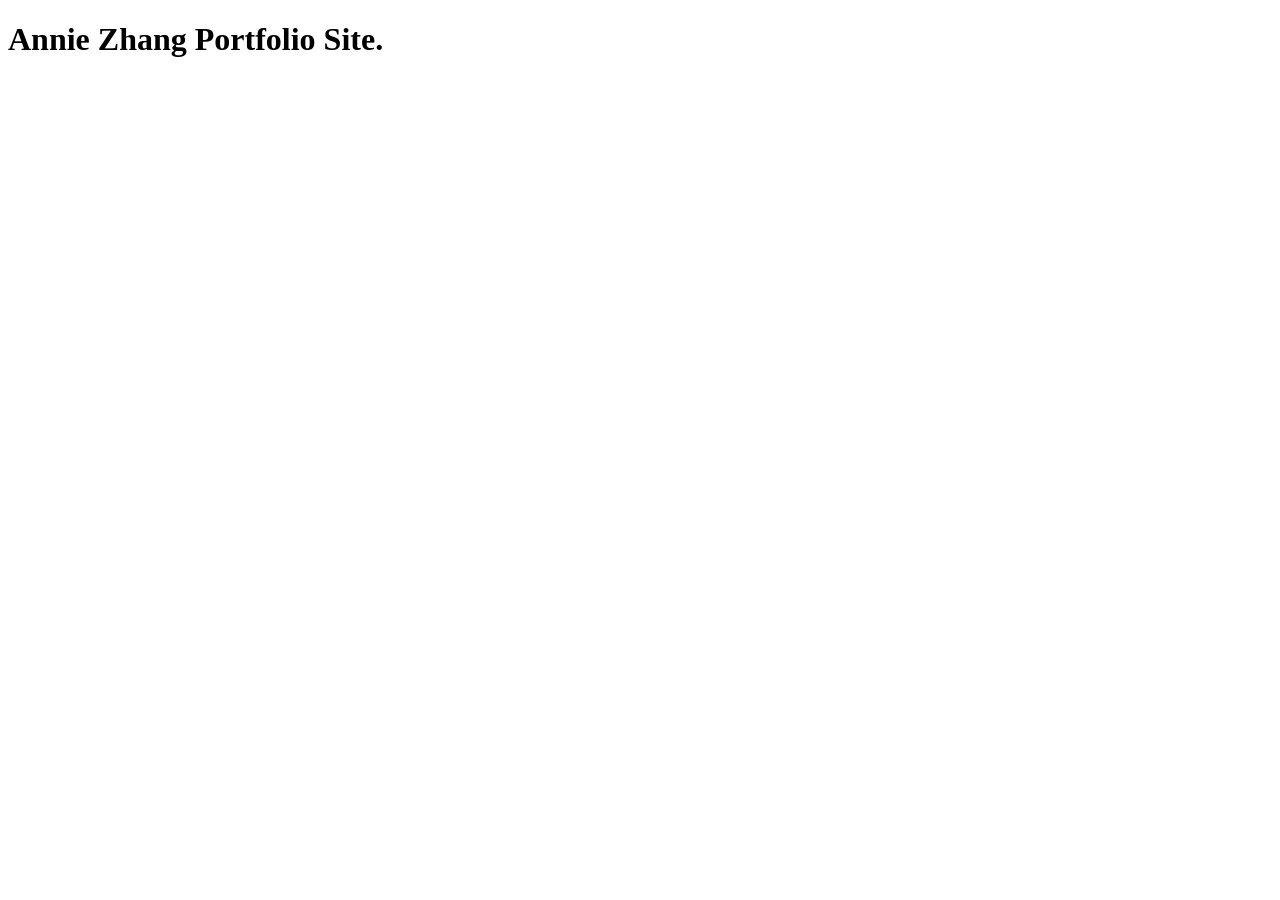
==== index.html @ c306f358 "Add visible title heading" ====
<!DOCTYPE html>
<html lang="en">
<head>
  <meta charset="UTF-8">
  <meta name="viewport" content="width=device-width, initial-scale=1.0">
  <title>Annie Zhang Portfolio Site.</title>
</head>
<body>
  <h1>Annie Zhang Portfolio Site.</h1>
</body>
</html>
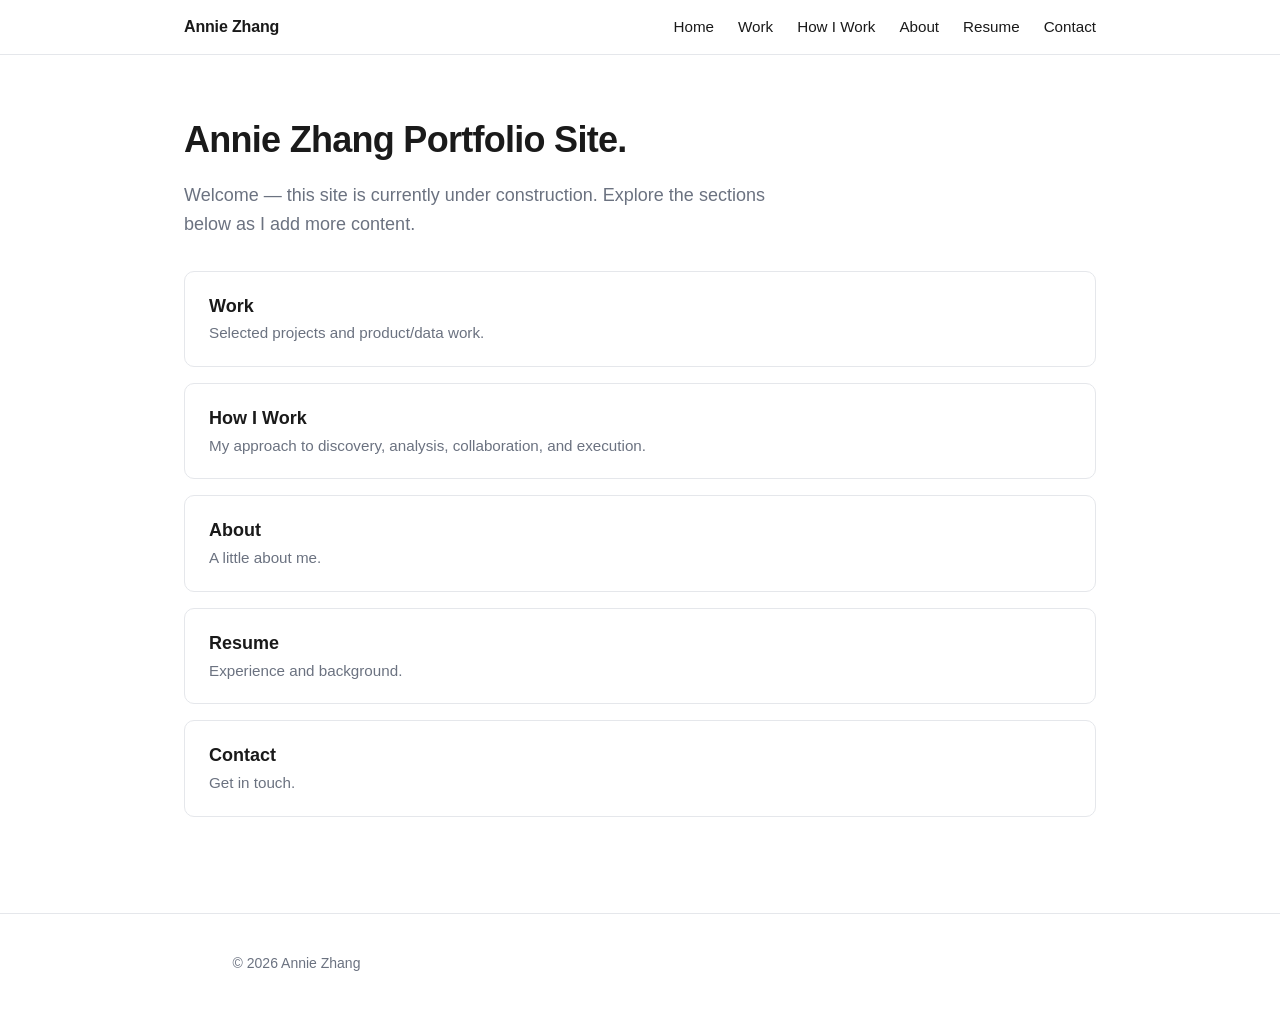
==== commit 22d04e42: "Add nested portfolio pages with shared navigation" ====
--- a/index.html
+++ b/index.html
@@ -4,8 +4,33 @@
   <meta charset="UTF-8">
   <meta name="viewport" content="width=device-width, initial-scale=1.0">
   <title>Annie Zhang Portfolio Site.</title>
+  <link rel="stylesheet" href="css/style.css">
 </head>
 <body>
-  <h1>Annie Zhang Portfolio Site.</h1>
+  <header class="site-header">
+    <nav>
+      <a class="brand" href="index.html">Annie Zhang</a>
+      <a href="index.html" class="current">Home</a>
+      <a href="work/">Work</a>
+      <a href="how-i-work/">How I Work</a>
+      <a href="about.html">About</a>
+      <a href="resume.html">Resume</a>
+      <a href="contact.html">Contact</a>
+    </nav>
+  </header>
+  <main>
+    <h1>Annie Zhang Portfolio Site.</h1>
+    <p class="lead">Welcome — this site is currently under construction. Explore the sections below as I add more content.</p>
+    <ul class="page-list">
+      <li><a href="work/"><span class="page-title">Work</span><br><span class="page-desc">Selected projects and product/data work.</span></a></li>
+      <li><a href="how-i-work/"><span class="page-title">How I Work</span><br><span class="page-desc">My approach to discovery, analysis, collaboration, and execution.</span></a></li>
+      <li><a href="about.html"><span class="page-title">About</span><br><span class="page-desc">A little about me.</span></a></li>
+      <li><a href="resume.html"><span class="page-title">Resume</span><br><span class="page-desc">Experience and background.</span></a></li>
+      <li><a href="contact.html"><span class="page-title">Contact</span><br><span class="page-desc">Get in touch.</span></a></li>
+    </ul>
+  </main>
+  <footer class="site-footer">
+    <p>&copy; 2026 Annie Zhang</p>
+  </footer>
 </body>
 </html>
--- a/css/style.css
+++ b/css/style.css
@@ -0,0 +1,67 @@
+:root {
+  --bg: #ffffff;
+  --text: #1a1a1a;
+  --muted: #6b7280;
+  --accent: #2563eb;
+  --border: #e5e7eb;
+}
+* { box-sizing: border-box; }
+html { scroll-behavior: smooth; }
+body {
+  margin: 0;
+  font-family: -apple-system, BlinkMacSystemFont, "Segoe UI", Roboto, Helvetica, Arial, sans-serif;
+  color: var(--text);
+  line-height: 1.6;
+  background: var(--bg);
+  -webkit-font-smoothing: antialiased;
+}
+header.site-header {
+  border-bottom: 1px solid var(--border);
+  background: #fff;
+  position: sticky;
+  top: 0;
+  z-index: 10;
+}
+nav {
+  max-width: 960px;
+  margin: 0 auto;
+  padding: 0.9rem 1.5rem;
+  display: flex;
+  align-items: center;
+  gap: 1.5rem;
+  flex-wrap: wrap;
+}
+nav .brand {
+  font-weight: 700;
+  text-decoration: none;
+  color: var(--text);
+  margin-right: auto;
+  letter-spacing: -0.01em;
+}
+nav .brand:hover { color: var(--accent); }
+nav a:not(.brand) { color: var(--text); text-decoration: none; font-size: 0.95rem; }
+nav a:not(.brand):hover { color: var(--accent); }
+main { max-width: 960px; margin: 0 auto; padding: 3.5rem 1.5rem 5rem; }
+h1 { font-size: 2.25rem; margin: 0 0 0.75rem; letter-spacing: -0.02em; }
+p.lead { color: var(--muted); font-size: 1.125rem; margin: 0 0 2rem; max-width: 60ch; }
+p { max-width: 70ch; }
+.page-list { list-style: none; padding: 0; margin: 1.5rem 0 0; }
+.page-list li { border: 1px solid var(--border); border-radius: 10px; margin-bottom: 1rem; transition: border-color 0.15s ease, box-shadow 0.15s ease; }
+.page-list li:hover { border-color: #c7cdd4; box-shadow: 0 2px 8px rgba(0,0,0,0.05); }
+.page-list a { display: block; padding: 1.25rem 1.5rem; text-decoration: none; color: var(--text); }
+.page-list .page-title { font-weight: 600; font-size: 1.125rem; }
+.page-list .page-desc { color: var(--muted); font-size: 0.95rem; margin-top: 0.25rem; }
+.back-link { display: inline-block; margin-top: 2.5rem; color: var(--accent); text-decoration: none; font-size: 0.95rem; }
+.back-link:hover { text-decoration: underline; }
+footer.site-footer {
+  border-top: 1px solid var(--border);
+  padding: 1.5rem;
+  text-align: center;
+  color: var(--muted);
+  font-size: 0.875rem;
+}
+@media (max-width: 600px) {
+  h1 { font-size: 1.75rem; }
+  main { padding: 2.5rem 1.25rem 4rem; }
+  nav { gap: 1rem; }
+}
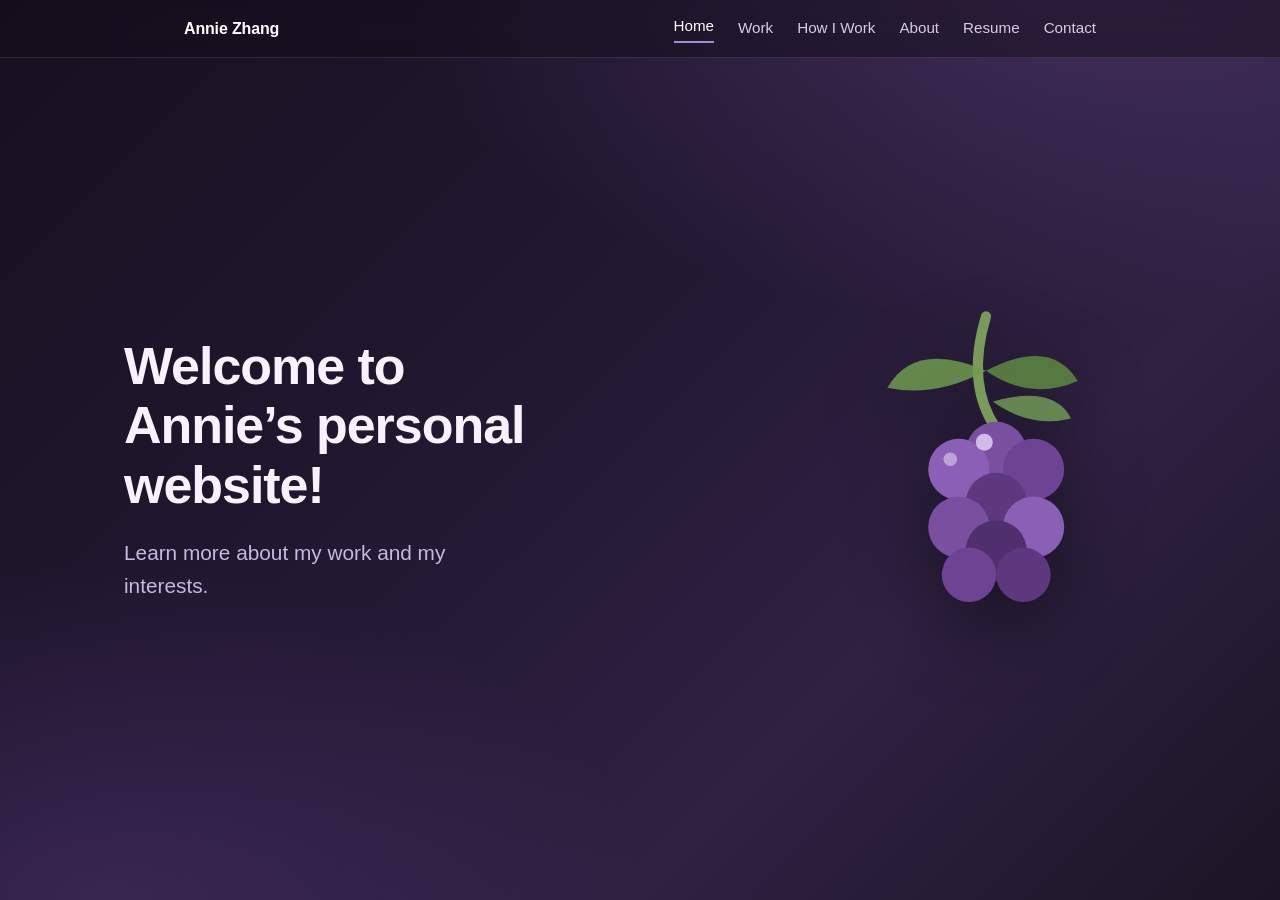
==== commit 40829ed4: "Redesign homepage with grape theme from mockup" ====
--- a/index.html
+++ b/index.html
@@ -6,7 +6,7 @@
   <title>Annie Zhang Portfolio Site.</title>
   <link rel="stylesheet" href="css/style.css">
 </head>
-<body>
+<body class="home">
   <header class="site-header">
     <nav>
       <a class="brand" href="index.html">Annie Zhang</a>
@@ -18,19 +18,35 @@
       <a href="contact.html">Contact</a>
     </nav>
   </header>
-  <main>
-    <h1>Annie Zhang Portfolio Site.</h1>
-    <p class="lead">Welcome — this site is currently under construction. Explore the sections below as I add more content.</p>
-    <ul class="page-list">
-      <li><a href="work/"><span class="page-title">Work</span><br><span class="page-desc">Selected projects and product/data work.</span></a></li>
-      <li><a href="how-i-work/"><span class="page-title">How I Work</span><br><span class="page-desc">My approach to discovery, analysis, collaboration, and execution.</span></a></li>
-      <li><a href="about.html"><span class="page-title">About</span><br><span class="page-desc">A little about me.</span></a></li>
-      <li><a href="resume.html"><span class="page-title">Resume</span><br><span class="page-desc">Experience and background.</span></a></li>
-      <li><a href="contact.html"><span class="page-title">Contact</span><br><span class="page-desc">Get in touch.</span></a></li>
-    </ul>
+
+  <main class="hero">
+    <div class="hero-text">
+      <h1>Welcome to Annie&rsquo;s personal website!</h1>
+      <p>Learn more about my work and my interests.</p>
+    </div>
+    <div class="hero-art" aria-hidden="true">
+      <svg viewBox="0 0 200 200" xmlns="http://www.w3.org/2000/svg">
+        <!-- stem -->
+        <path d="M100 12 Q88 52 106 78" stroke="#7a9a5a" stroke-width="6" fill="none" stroke-linecap="round"/>
+        <!-- leaves -->
+        <path d="M100 44 Q58 26 42 54 Q70 60 100 44 Z" fill="#6f9a4f" opacity="0.85"/>
+        <path d="M100 44 Q138 24 154 50 Q126 62 100 44 Z" fill="#5d8a40" opacity="0.85"/>
+        <path d="M104 62 Q140 52 150 72 Q126 78 104 62 Z" fill="#7aa85a" opacity="0.75"/>
+        <!-- grapes -->
+        <circle cx="106" cy="92" r="18" fill="#7a4fa0"/>
+        <circle cx="84" cy="102" r="18" fill="#8a5fb5"/>
+        <circle cx="128" cy="102" r="18" fill="#6f4393"/>
+        <circle cx="106" cy="122" r="18" fill="#5d387e"/>
+        <circle cx="84" cy="136" r="18" fill="#7a4fa0"/>
+        <circle cx="128" cy="136" r="18" fill="#8a5fb5"/>
+        <circle cx="106" cy="150" r="18" fill="#4f2f6e"/>
+        <circle cx="90" cy="164" r="16" fill="#6f4393"/>
+        <circle cx="122" cy="164" r="16" fill="#5d387e"/>
+        <!-- highlight -->
+        <circle cx="99" cy="86" r="5" fill="#e0cff2" opacity="0.85"/>
+        <circle cx="79" cy="96" r="4" fill="#e0cff2" opacity="0.6"/>
+      </svg>
+    </div>
   </main>
-  <footer class="site-footer">
-    <p>&copy; 2026 Annie Zhang</p>
-  </footer>
 </body>
 </html>
--- a/css/style.css
+++ b/css/style.css
@@ -65,3 +65,70 @@
   main { padding: 2.5rem 1.25rem 4rem; }
   nav { gap: 1rem; }
 }
+
+/* ---------- Homepage (grape theme) ---------- */
+body.home {
+  background:
+    radial-gradient(1100px 620px at 82% -5%, rgba(139, 95, 183, 0.28), transparent 60%),
+    radial-gradient(900px 560px at 8% 100%, rgba(90, 56, 126, 0.40), transparent 60%),
+    linear-gradient(135deg, #16101f 0%, #231933 45%, #2f2142 70%, #1b1525 100%);
+  color: #efe8f7;
+  min-height: 100vh;
+}
+body.home header.site-header {
+  background: rgba(18, 12, 26, 0.5);
+  backdrop-filter: blur(10px);
+  -webkit-backdrop-filter: blur(10px);
+  border-bottom: 1px solid rgba(239, 232, 247, 0.12);
+  position: sticky;
+  top: 0;
+}
+body.home nav a { color: #d8cde6; }
+body.home nav a:hover { color: #ffffff; }
+body.home nav .brand { color: #ffffff; }
+body.home nav a.current {
+  color: #ffffff;
+  border-bottom: 2px solid #a78bcf;
+  padding-bottom: 2px;
+}
+main.hero {
+  max-width: 1080px;
+  margin: 0 auto;
+  padding: 5rem 1.5rem 6rem;
+  display: flex;
+  align-items: center;
+  justify-content: space-between;
+  gap: 3rem;
+  min-height: calc(100vh - 61px);
+}
+.hero-text h1 {
+  font-size: 3.25rem;
+  line-height: 1.15;
+  margin: 0 0 1.25rem;
+  color: #f7f2fb;
+  letter-spacing: -0.02em;
+  max-width: 16ch;
+}
+.hero-text p {
+  font-size: 1.3rem;
+  color: #c9b8dd;
+  max-width: 34ch;
+  margin: 0;
+}
+.hero-art { flex-shrink: 0; }
+.hero-art svg {
+  width: 340px;
+  height: 340px;
+  filter: drop-shadow(0 24px 40px rgba(0, 0, 0, 0.45));
+}
+@media (max-width: 760px) {
+  main.hero {
+    flex-direction: column;
+    text-align: center;
+    padding: 3.5rem 1.5rem;
+    gap: 2.5rem;
+  }
+  .hero-text h1 { font-size: 2.4rem; }
+  .hero-text p { font-size: 1.15rem; }
+  .hero-art svg { width: 230px; height: 230px; }
+}
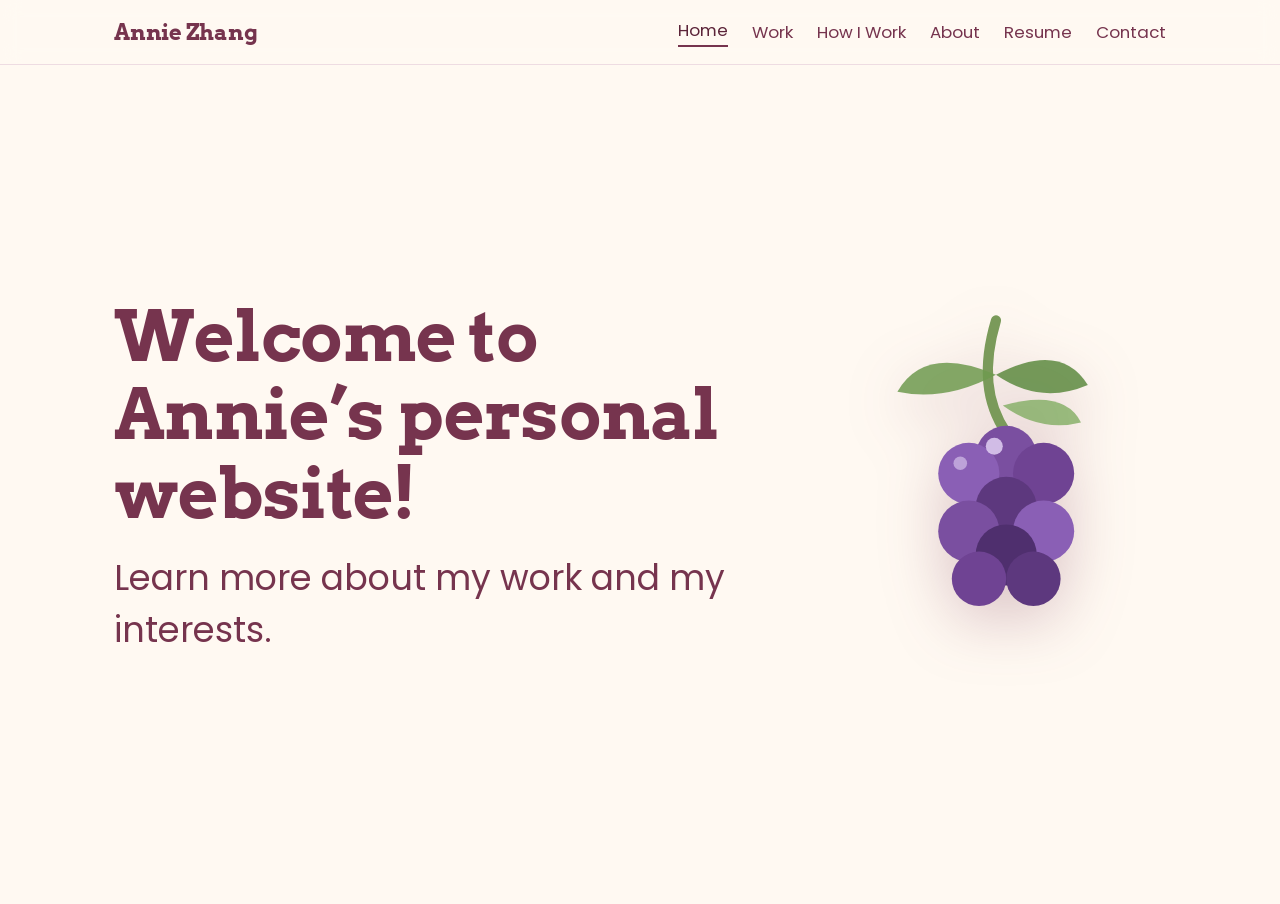
==== commit d04a84a5: "Apply cream/wine theme with Arvo and Poppins across all pages" ====
--- a/index.html
+++ b/index.html
@@ -4,6 +4,9 @@
   <meta charset="UTF-8">
   <meta name="viewport" content="width=device-width, initial-scale=1.0">
   <title>Annie Zhang Portfolio Site.</title>
+  <link rel="preconnect" href="https://fonts.googleapis.com">
+  <link rel="preconnect" href="https://fonts.gstatic.com" crossorigin>
+  <link href="https://fonts.googleapis.com/css2?family=Arvo:ital,wght@0,400;0,700;1,400&family=Poppins:wght@400;500;600;700&display=swap" rel="stylesheet">
   <link rel="stylesheet" href="css/style.css">
 </head>
 <body class="home">
--- a/css/style.css
+++ b/css/style.css
@@ -1,98 +1,134 @@
 :root {
-  --bg: #ffffff;
-  --text: #1a1a1a;
-  --muted: #6b7280;
-  --accent: #2563eb;
-  --border: #e5e7eb;
+  --bg: #fff9f2;
+  --text: #76344e;
+  --muted: #a9748c;
+  --accent: #5c2439;
+  --border: #eedce2;
 }
 * { box-sizing: border-box; }
 html { scroll-behavior: smooth; }
 body {
   margin: 0;
-  font-family: -apple-system, BlinkMacSystemFont, "Segoe UI", Roboto, Helvetica, Arial, sans-serif;
+  font-family: "Poppins", -apple-system, BlinkMacSystemFont, "Segoe UI", Roboto, Helvetica, Arial, sans-serif;
+  font-size: 35px;
   color: var(--text);
-  line-height: 1.6;
+  line-height: 1.5;
   background: var(--bg);
   -webkit-font-smoothing: antialiased;
 }
 header.site-header {
   border-bottom: 1px solid var(--border);
-  background: #fff;
+  background: #fff9f2;
   position: sticky;
   top: 0;
   z-index: 10;
 }
 nav {
-  max-width: 960px;
+  max-width: 1100px;
   margin: 0 auto;
-  padding: 0.9rem 1.5rem;
+  padding: 1rem 1.5rem;
   display: flex;
   align-items: center;
   gap: 1.5rem;
   flex-wrap: wrap;
 }
 nav .brand {
+  font-family: "Arvo", Georgia, serif;
   font-weight: 700;
+  font-size: 1.35rem;
   text-decoration: none;
   color: var(--text);
   margin-right: auto;
   letter-spacing: -0.01em;
 }
 nav .brand:hover { color: var(--accent); }
-nav a:not(.brand) { color: var(--text); text-decoration: none; font-size: 0.95rem; }
+nav a:not(.brand) {
+  color: var(--text);
+  text-decoration: none;
+  font-size: 1.05rem;
+}
 nav a:not(.brand):hover { color: var(--accent); }
-main { max-width: 960px; margin: 0 auto; padding: 3.5rem 1.5rem 5rem; }
-h1 { font-size: 2.25rem; margin: 0 0 0.75rem; letter-spacing: -0.02em; }
-p.lead { color: var(--muted); font-size: 1.125rem; margin: 0 0 2rem; max-width: 60ch; }
-p { max-width: 70ch; }
+main {
+  max-width: 1100px;
+  margin: 0 auto;
+  padding: 3.5rem 1.5rem 5rem;
+}
+h1, h2, h3 {
+  font-family: "Arvo", Georgia, serif;
+  color: var(--text);
+  line-height: 1.12;
+  letter-spacing: -0.01em;
+}
+h1 { font-size: 70px; margin: 0 0 1rem; font-weight: 700; }
+h2 { font-size: 52px; margin: 0 0 0.75rem; }
+h3 { font-size: 40px; margin: 0 0 0.5rem; }
+p { max-width: 34ch; }
+p.lead {
+  color: var(--muted);
+  font-size: 1rem;
+  margin: 0 0 2rem;
+  max-width: 30ch;
+}
 .page-list { list-style: none; padding: 0; margin: 1.5rem 0 0; }
-.page-list li { border: 1px solid var(--border); border-radius: 10px; margin-bottom: 1rem; transition: border-color 0.15s ease, box-shadow 0.15s ease; }
-.page-list li:hover { border-color: #c7cdd4; box-shadow: 0 2px 8px rgba(0,0,0,0.05); }
+.page-list li {
+  border: 1px solid var(--border);
+  border-radius: 12px;
+  margin-bottom: 1rem;
+  background: #fff;
+  transition: border-color 0.15s ease, box-shadow 0.15s ease;
+}
+.page-list li:hover { border-color: #e0b7c6; box-shadow: 0 3px 12px rgba(118, 52, 78, 0.08); }
 .page-list a { display: block; padding: 1.25rem 1.5rem; text-decoration: none; color: var(--text); }
-.page-list .page-title { font-weight: 600; font-size: 1.125rem; }
-.page-list .page-desc { color: var(--muted); font-size: 0.95rem; margin-top: 0.25rem; }
-.back-link { display: inline-block; margin-top: 2.5rem; color: var(--accent); text-decoration: none; font-size: 0.95rem; }
+.page-list .page-title { font-family: "Arvo", Georgia, serif; font-weight: 700; font-size: 1.35rem; }
+.page-list .page-desc { color: var(--muted); font-size: 1rem; margin-top: 0.25rem; }
+.back-link {
+  display: inline-block;
+  margin-top: 2.5rem;
+  color: var(--accent);
+  text-decoration: none;
+  font-size: 1.1rem;
+}
 .back-link:hover { text-decoration: underline; }
 footer.site-footer {
   border-top: 1px solid var(--border);
   padding: 1.5rem;
   text-align: center;
   color: var(--muted);
-  font-size: 0.875rem;
+  font-size: 1rem;
 }
-@media (max-width: 600px) {
-  h1 { font-size: 1.75rem; }
+@media (max-width: 760px) {
+  body { font-size: 22px; }
+  h1 { font-size: 44px; }
+  h2 { font-size: 34px; }
+  h3 { font-size: 28px; }
+  nav { gap: 1rem; }
   main { padding: 2.5rem 1.25rem 4rem; }
-  nav { gap: 1rem; }
 }
 
-/* ---------- Homepage (grape theme) ---------- */
+/* ---------- Homepage ---------- */
 body.home {
-  background:
-    radial-gradient(1100px 620px at 82% -5%, rgba(139, 95, 183, 0.28), transparent 60%),
-    radial-gradient(900px 560px at 8% 100%, rgba(90, 56, 126, 0.40), transparent 60%),
-    linear-gradient(135deg, #16101f 0%, #231933 45%, #2f2142 70%, #1b1525 100%);
-  color: #efe8f7;
+  background: #fff9f2;
+  color: #76344e;
   min-height: 100vh;
 }
 body.home header.site-header {
-  background: rgba(18, 12, 26, 0.5);
+  background: rgba(255, 249, 242, 0.85);
   backdrop-filter: blur(10px);
   -webkit-backdrop-filter: blur(10px);
-  border-bottom: 1px solid rgba(239, 232, 247, 0.12);
+  border-bottom: 1px solid var(--border);
   position: sticky;
   top: 0;
 }
-body.home nav a { color: #d8cde6; }
-body.home nav a:hover { color: #ffffff; }
-body.home nav .brand { color: #ffffff; }
+body.home nav a { color: #76344e; }
+body.home nav a:hover { color: #5c2439; }
+body.home nav .brand { color: #76344e; }
 body.home nav a.current {
-  color: #ffffff;
-  border-bottom: 2px solid #a78bcf;
+  color: #5c2439;
+  border-bottom: 2px solid #76344e;
   padding-bottom: 2px;
 }
 main.hero {
-  max-width: 1080px;
+  max-width: 1100px;
   margin: 0 auto;
   padding: 5rem 1.5rem 6rem;
   display: flex;
@@ -102,33 +138,32 @@
   min-height: calc(100vh - 61px);
 }
 .hero-text h1 {
-  font-size: 3.25rem;
-  line-height: 1.15;
+  font-size: 70px;
+  line-height: 1.12;
   margin: 0 0 1.25rem;
-  color: #f7f2fb;
-  letter-spacing: -0.02em;
+  color: #76344e;
   max-width: 16ch;
 }
 .hero-text p {
-  font-size: 1.3rem;
-  color: #c9b8dd;
-  max-width: 34ch;
+  font-size: 35px;
+  color: #76344e;
+  max-width: 30ch;
   margin: 0;
 }
 .hero-art { flex-shrink: 0; }
 .hero-art svg {
   width: 340px;
   height: 340px;
-  filter: drop-shadow(0 24px 40px rgba(0, 0, 0, 0.45));
+  filter: drop-shadow(0 18px 30px rgba(118, 52, 78, 0.25));
 }
 @media (max-width: 760px) {
   main.hero {
     flex-direction: column;
     text-align: center;
-    padding: 3.5rem 1.5rem;
+    padding: 3rem 1.5rem;
     gap: 2.5rem;
   }
-  .hero-text h1 { font-size: 2.4rem; }
-  .hero-text p { font-size: 1.15rem; }
+  .hero-text h1 { font-size: 44px; }
+  .hero-text p { font-size: 22px; }
   .hero-art svg { width: 230px; height: 230px; }
 }
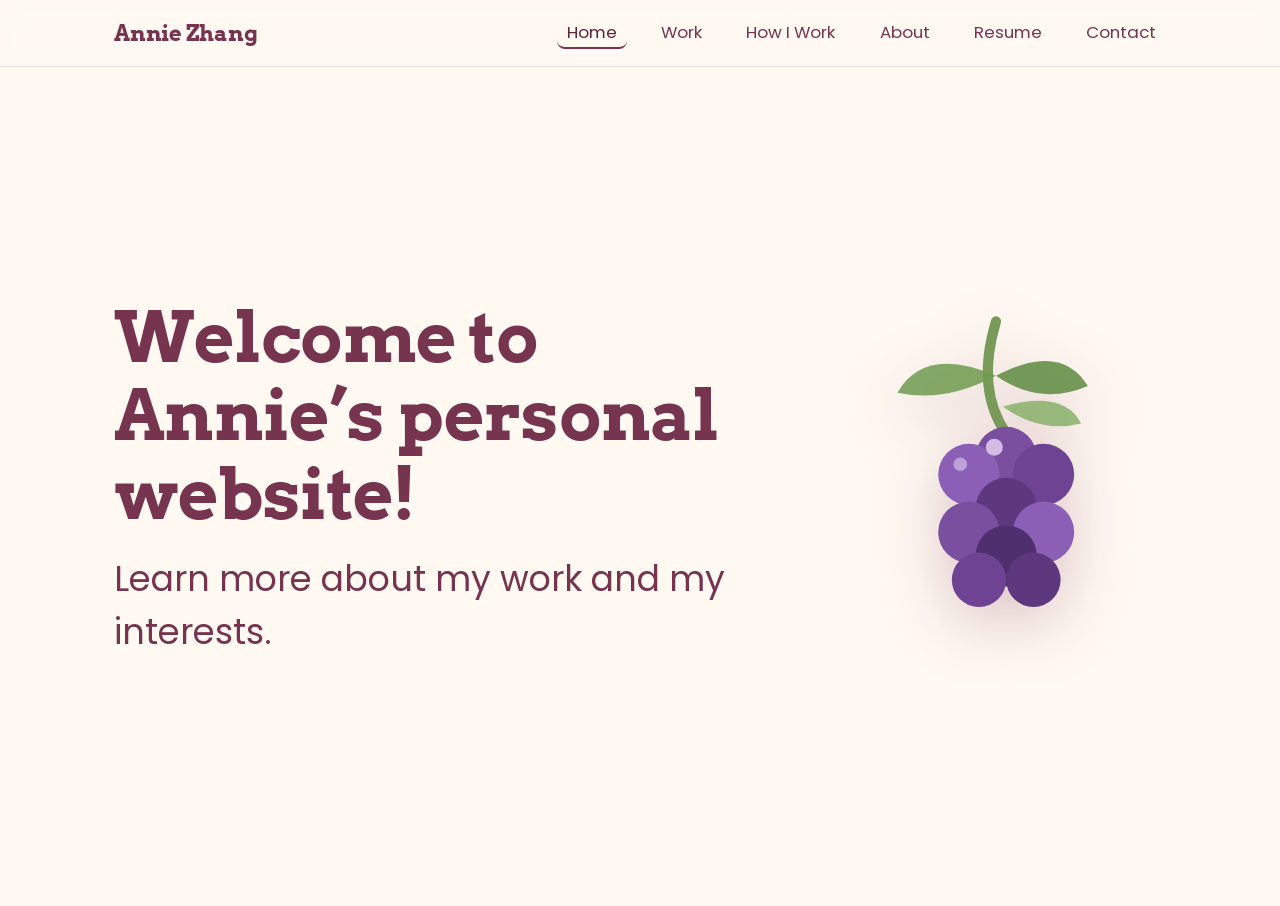
==== commit 90817e32: "Add #d5ec8d hover highlight to all links" ====
--- a/index.html
+++ b/index.html
@@ -7,7 +7,7 @@
   <link rel="preconnect" href="https://fonts.googleapis.com">
   <link rel="preconnect" href="https://fonts.gstatic.com" crossorigin>
   <link href="https://fonts.googleapis.com/css2?family=Arvo:ital,wght@0,400;0,700;1,400&family=Poppins:wght@400;500;600;700&display=swap" rel="stylesheet">
-  <link rel="stylesheet" href="css/style.css">
+  <link rel="stylesheet" href="css/style.css?v=3">
 </head>
 <body class="home">
   <header class="site-header">
--- a/css/style.css
+++ b/css/style.css
@@ -41,13 +41,16 @@
   margin-right: auto;
   letter-spacing: -0.01em;
 }
-nav .brand:hover { color: var(--accent); }
+nav .brand:hover { background: #d5ec8d; color: #5c2439; }
 nav a:not(.brand) {
   color: var(--text);
   text-decoration: none;
   font-size: 1.05rem;
+  padding: 0.25em 0.6em;
+  border-radius: 8px;
+  transition: background-color 0.15s ease, color 0.15s ease;
 }
-nav a:not(.brand):hover { color: var(--accent); }
+nav a:not(.brand):hover { background: #d5ec8d; color: #5c2439; }
 main {
   max-width: 1100px;
   margin: 0 auto;
@@ -78,7 +81,8 @@
   transition: border-color 0.15s ease, box-shadow 0.15s ease;
 }
 .page-list li:hover { border-color: #e0b7c6; box-shadow: 0 3px 12px rgba(118, 52, 78, 0.08); }
-.page-list a { display: block; padding: 1.25rem 1.5rem; text-decoration: none; color: var(--text); }
+.page-list a { display: block; padding: 1.25rem 1.5rem; text-decoration: none; color: var(--text); border-radius: 12px; transition: background-color 0.15s ease, color 0.15s ease; }
+.page-list a:hover { background: #d5ec8d; }
 .page-list .page-title { font-family: "Arvo", Georgia, serif; font-weight: 700; font-size: 1.35rem; }
 .page-list .page-desc { color: var(--muted); font-size: 1rem; margin-top: 0.25rem; }
 .back-link {
@@ -88,7 +92,8 @@
   text-decoration: none;
   font-size: 1.1rem;
 }
-.back-link:hover { text-decoration: underline; }
+.back-link:hover { background: #d5ec8d; text-decoration: underline; }
+main a:hover { background: #d5ec8d; }
 footer.site-footer {
   border-top: 1px solid var(--border);
   padding: 1.5rem;
@@ -120,7 +125,7 @@
   top: 0;
 }
 body.home nav a { color: #76344e; }
-body.home nav a:hover { color: #5c2439; }
+body.home nav a:hover { background: #d5ec8d; color: #5c2439; }
 body.home nav .brand { color: #76344e; }
 body.home nav a.current {
   color: #5c2439;
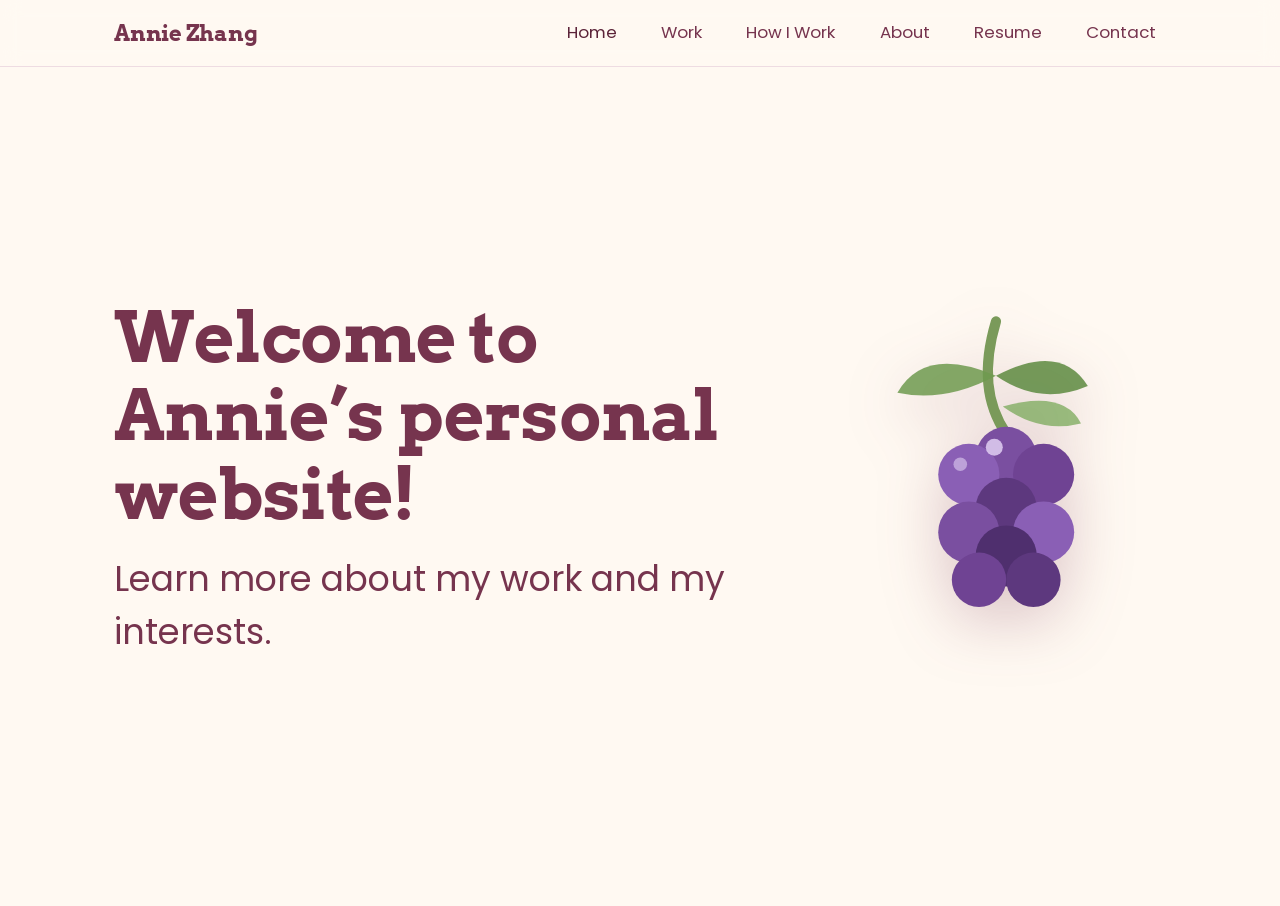
==== commit f45f8f7d: "Remove underline under current nav item" ====
--- a/index.html
+++ b/index.html
@@ -7,7 +7,7 @@
   <link rel="preconnect" href="https://fonts.googleapis.com">
   <link rel="preconnect" href="https://fonts.gstatic.com" crossorigin>
   <link href="https://fonts.googleapis.com/css2?family=Arvo:ital,wght@0,400;0,700;1,400&family=Poppins:wght@400;500;600;700&display=swap" rel="stylesheet">
-  <link rel="stylesheet" href="css/style.css?v=3">
+  <link rel="stylesheet" href="css/style.css?v=4">
 </head>
 <body class="home">
   <header class="site-header">
--- a/css/style.css
+++ b/css/style.css
@@ -129,8 +129,6 @@
 body.home nav .brand { color: #76344e; }
 body.home nav a.current {
   color: #5c2439;
-  border-bottom: 2px solid #76344e;
-  padding-bottom: 2px;
 }
 main.hero {
   max-width: 1100px;
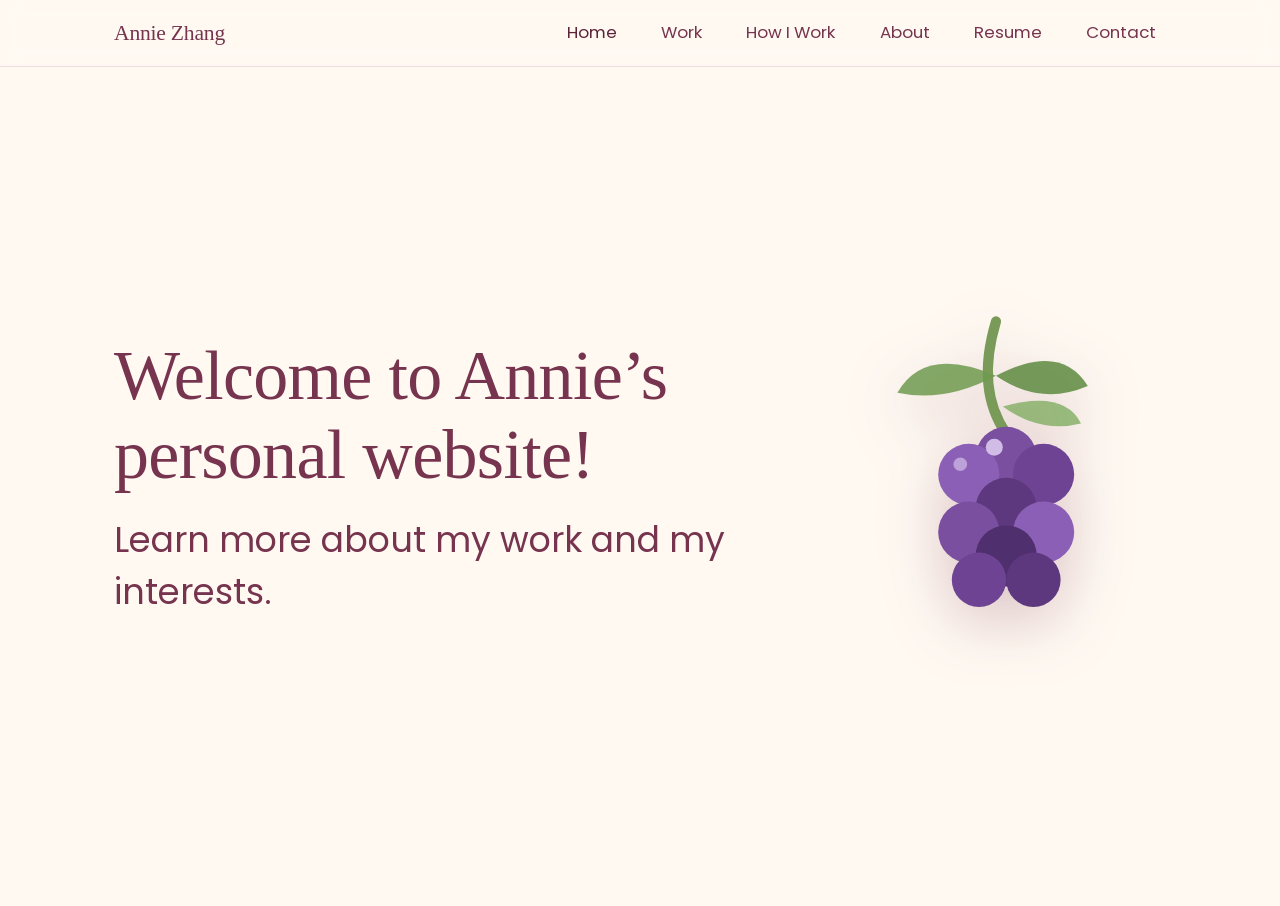
==== commit 9e2c0c95: "Unbold all Arvo text" ====
--- a/index.html
+++ b/index.html
@@ -7,7 +7,7 @@
   <link rel="preconnect" href="https://fonts.googleapis.com">
   <link rel="preconnect" href="https://fonts.gstatic.com" crossorigin>
   <link href="https://fonts.googleapis.com/css2?family=Arvo:ital,wght@0,400;0,700;1,400&family=Poppins:wght@400;500;600;700&display=swap" rel="stylesheet">
-  <link rel="stylesheet" href="css/style.css?v=4">
+  <link rel="stylesheet" href="css/style.css?v=5">
 </head>
 <body class="home">
   <header class="site-header">
--- a/css/style.css
+++ b/css/style.css
@@ -34,7 +34,7 @@
 }
 nav .brand {
   font-family: "Arvo", Georgia, serif;
-  font-weight: 700;
+  font-weight: 400;
   font-size: 1.35rem;
   text-decoration: none;
   color: var(--text);
@@ -58,11 +58,12 @@
 }
 h1, h2, h3 {
   font-family: "Arvo", Georgia, serif;
+  font-weight: 400;
   color: var(--text);
   line-height: 1.12;
   letter-spacing: -0.01em;
 }
-h1 { font-size: 70px; margin: 0 0 1rem; font-weight: 700; }
+h1 { font-size: 70px; margin: 0 0 1rem; font-weight: 400; }
 h2 { font-size: 52px; margin: 0 0 0.75rem; }
 h3 { font-size: 40px; margin: 0 0 0.5rem; }
 p { max-width: 34ch; }
@@ -83,7 +84,7 @@
 .page-list li:hover { border-color: #e0b7c6; box-shadow: 0 3px 12px rgba(118, 52, 78, 0.08); }
 .page-list a { display: block; padding: 1.25rem 1.5rem; text-decoration: none; color: var(--text); border-radius: 12px; transition: background-color 0.15s ease, color 0.15s ease; }
 .page-list a:hover { background: #d5ec8d; }
-.page-list .page-title { font-family: "Arvo", Georgia, serif; font-weight: 700; font-size: 1.35rem; }
+.page-list .page-title { font-family: "Arvo", Georgia, serif; font-weight: 400; font-size: 1.35rem; }
 .page-list .page-desc { color: var(--muted); font-size: 1rem; margin-top: 0.25rem; }
 .back-link {
   display: inline-block;
